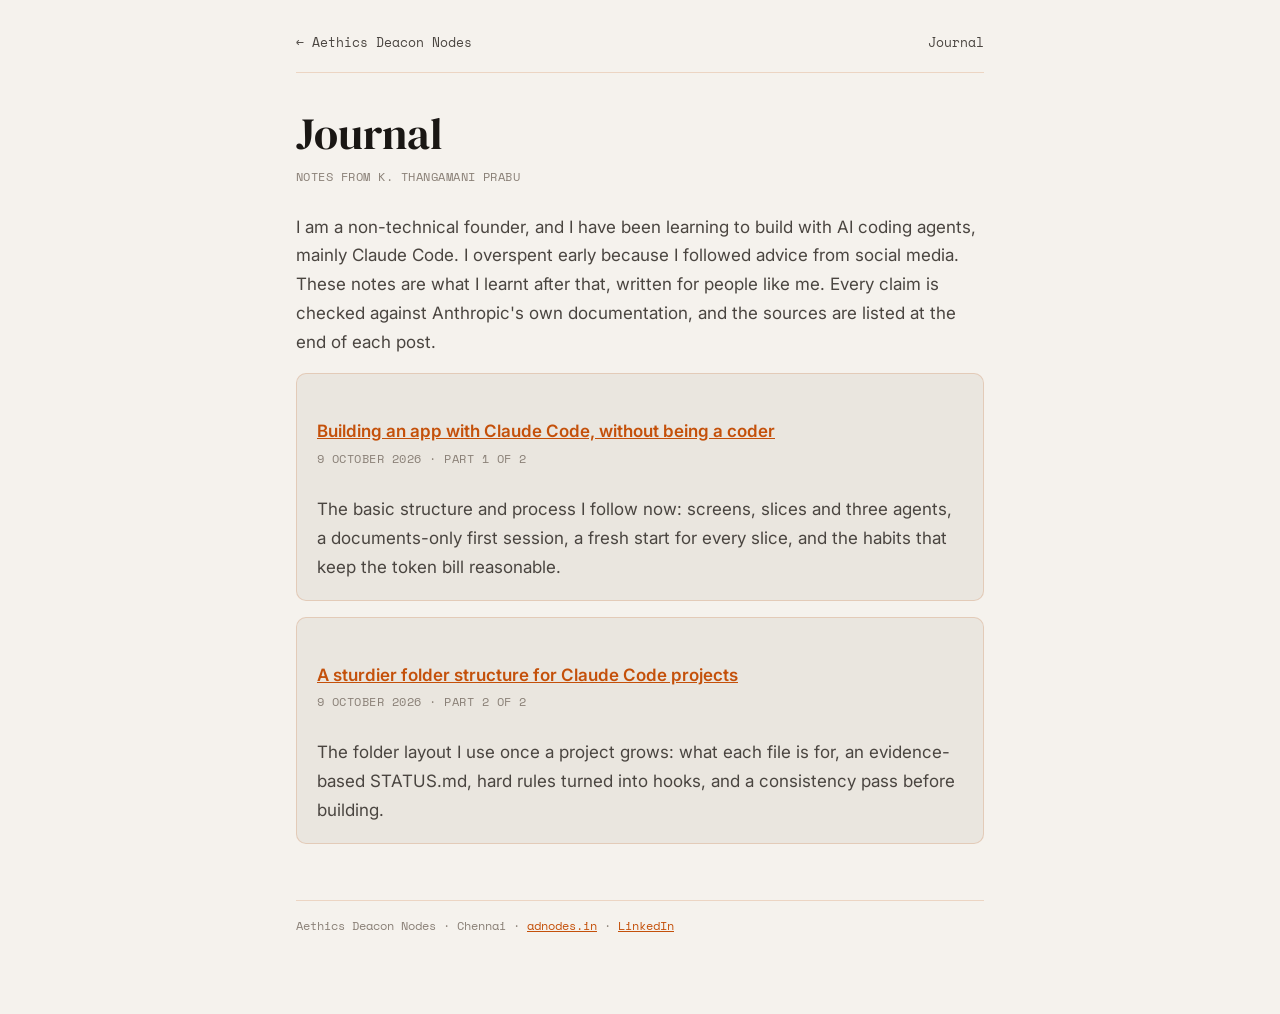
==== blog/index.html @ 942a2204 "Add Journal index page" ====
<!doctype html>
<html lang="en-IN">
<head>
<meta charset="utf-8">
<meta name="viewport" content="width=device-width,initial-scale=1">
<title>Journal | Aethics Deacon Nodes</title>
<meta name="description" content="Notes from a non-coder on building apps with Claude Code at a reasonable cost, and learning the code structure along the way.">
<link rel="icon" type="image/png" sizes="32x32" href="[data-uri]">
<link rel="stylesheet" href="https://fonts.googleapis.com/css2?family=DM+Serif+Display&family=Inter:wght@300;400;600&family=Space+Mono:wght@400;700&display=swap">
<link rel="stylesheet" href="blog.css">
</head>
<body>
<div class="wrap">
<nav class="top"><a href="/">&larr; Aethics Deacon Nodes</a><a href="/blog/">Journal</a></nav>
<h1>Journal</h1>
<div class="meta">NOTES FROM K. THANGAMANI PRABU</div>
<p>I am a non-technical founder, and I have been learning to build with AI coding agents, mainly Claude Code. I overspent early because I followed advice from social media. These notes are what I learnt after that, written for people like me. Every claim is checked against Anthropic's own documentation, and the sources are listed at the end of each post.</p>

<div class="card">
<h3><a href="claude-code-app-process.html">Building an app with Claude Code, without being a coder</a></h3>
<div class="meta">9 OCTOBER 2026 &middot; PART 1 OF 2</div>
<p>The basic structure and process I follow now: screens, slices and three agents, a documents-only first session, a fresh start for every slice, and the habits that keep the token bill reasonable.</p>
</div>

<div class="card">
<h3><a href="claude-code-folder-structure.html">A sturdier folder structure for Claude Code projects</a></h3>
<div class="meta">9 OCTOBER 2026 &middot; PART 2 OF 2</div>
<p>The folder layout I use once a project grows: what each file is for, an evidence-based STATUS.md, hard rules turned into hooks, and a consistency pass before building.</p>
</div>

<footer class="site">Aethics Deacon Nodes &middot; Chennai &middot; <a href="/">adnodes.in</a> &middot; <a href="https://www.linkedin.com/in/thangamani-prabu/">LinkedIn</a></footer>
</div>
</body>
</html>
---- blog/blog.css ----
:root{--bg:#f5f2ed;--bg2:#ede9e2;--fg:#1a1714;--fg2:#4a4540;--fg3:#8a8077;--accent:#c4500a;--line:rgba(196,80,10,.18);--card:#eae6df;color-scheme:light}
@media (prefers-color-scheme:dark){:root{--bg:#111009;--bg2:#1a1814;--fg:#f0ece5;--fg2:#c9c2b7;--fg3:#8f877c;--accent:#e8853d;--line:rgba(232,133,61,.22);--card:#1d1b16;color-scheme:dark}}
*{box-sizing:border-box}
body{margin:0;background:var(--bg);color:var(--fg);font:17px/1.7 Inter,system-ui,sans-serif}
.wrap{max-width:720px;margin:0 auto;padding:24px 16px 80px}
nav.top{display:flex;justify-content:space-between;align-items:center;gap:12px;padding:8px 0 20px;border-bottom:1px solid var(--line);font:13px 'Space Mono',monospace}
nav.top a{color:var(--fg2);text-decoration:none}
nav.top a:hover{color:var(--accent)}
h1{font:400 clamp(30px,6vw,44px)/1.15 'DM Serif Display',Georgia,serif;margin:36px 0 8px;color:var(--fg)}
h2{font:400 26px/1.25 'DM Serif Display',Georgia,serif;margin:44px 0 8px;color:var(--fg)}
h3{font:600 17px/1.4 Inter,sans-serif;margin:28px 0 6px;color:var(--fg)}
.meta{color:var(--fg3);font:12px 'Space Mono',monospace;letter-spacing:.04em;margin-bottom:28px}
p{margin:0 0 16px;color:var(--fg2)}
a{color:var(--accent)}
code{font:14px 'Space Mono',monospace;background:var(--card);padding:1px 6px;border-radius:4px;color:var(--fg)}
pre{background:var(--card);border:1px solid var(--line);border-radius:8px;padding:14px 16px;overflow-x:auto;font:13px/1.55 'Space Mono',monospace;color:var(--fg);white-space:pre-wrap;word-break:break-word}
pre code{background:none;padding:0}
ul,ol{color:var(--fg2);padding-left:22px}
li{margin-bottom:6px}
blockquote{margin:20px 0;padding:4px 18px;border-left:3px solid var(--accent)}
sup a{text-decoration:none;font-size:.75em}
.fn{border-top:1px solid var(--line);margin-top:48px;padding-top:12px;font-size:14px}
.fn li{word-break:break-word}
.card{display:block;border:1px solid var(--line);background:var(--card);border-radius:10px;padding:18px 20px;margin:0 0 16px;text-decoration:none}
.card:hover{border-color:var(--accent)}
.card h2{margin:0 0 6px;font-size:22px}
.card p{margin:0}
footer.site{margin-top:56px;padding-top:16px;border-top:1px solid var(--line);color:var(--fg3);font:12px 'Space Mono',monospace}
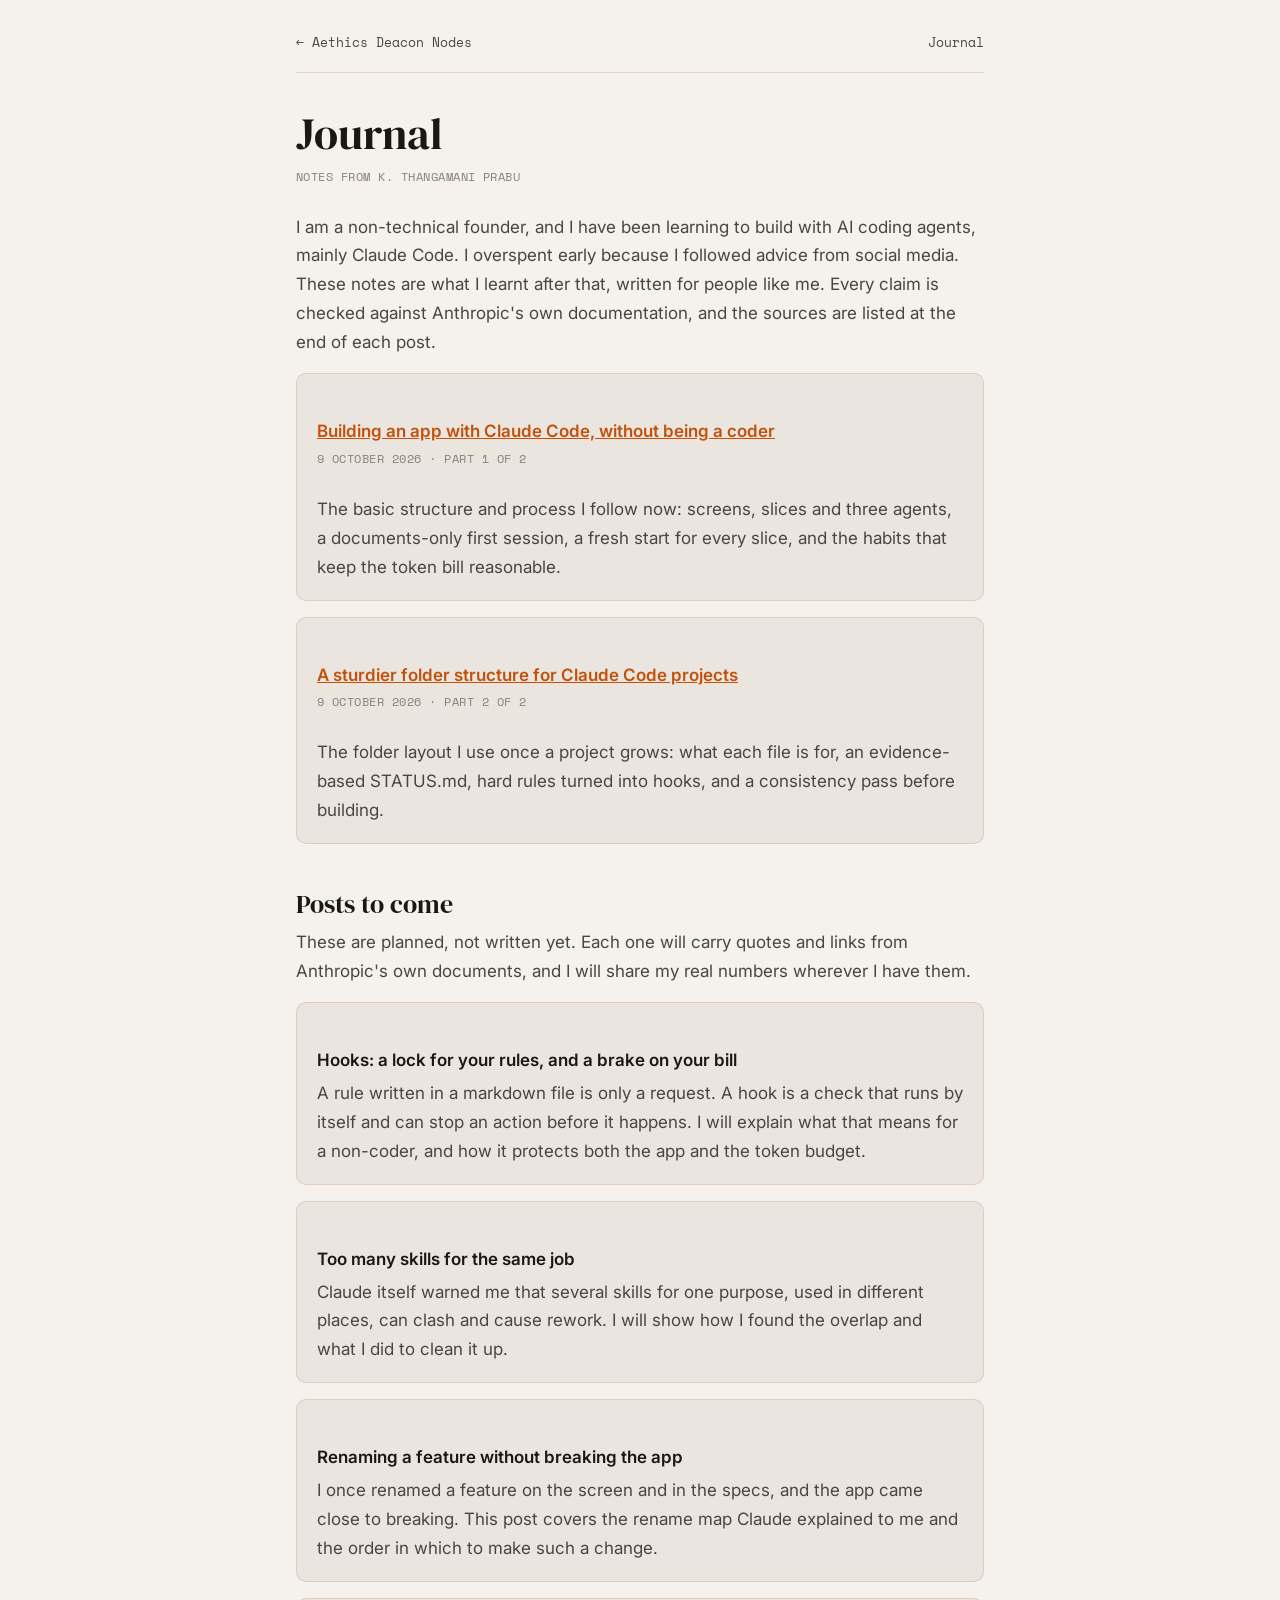
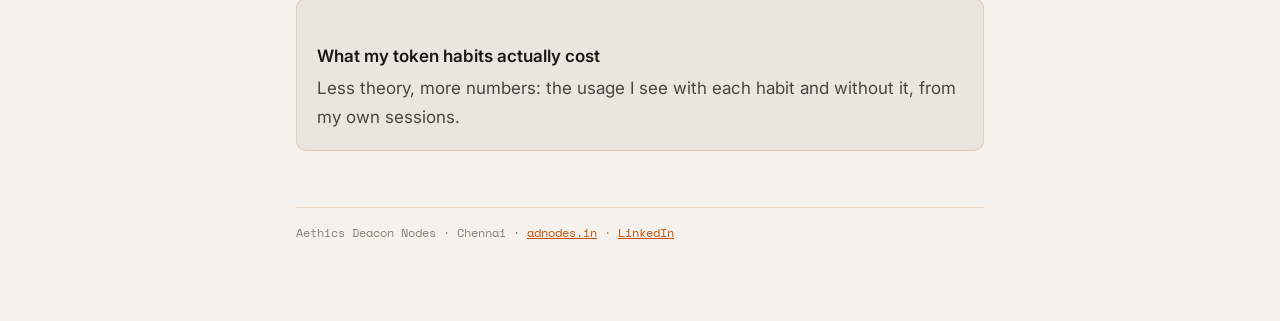
==== commit ceffecd7: "Journal: add Posts to come section" ====
--- a/blog/index.html
+++ b/blog/index.html
@@ -28,6 +28,29 @@
 <p>The folder layout I use once a project grows: what each file is for, an evidence-based STATUS.md, hard rules turned into hooks, and a consistency pass before building.</p>
 </div>
 
+<h2>Posts to come</h2>
+<p>These are planned, not written yet. Each one will carry quotes and links from Anthropic's own documents, and I will share my real numbers wherever I have them.</p>
+
+<div class="card">
+<h3>Hooks: a lock for your rules, and a brake on your bill</h3>
+<p>A rule written in a markdown file is only a request. A hook is a check that runs by itself and can stop an action before it happens. I will explain what that means for a non-coder, and how it protects both the app and the token budget.</p>
+</div>
+
+<div class="card">
+<h3>Too many skills for the same job</h3>
+<p>Claude itself warned me that several skills for one purpose, used in different places, can clash and cause rework. I will show how I found the overlap and what I did to clean it up.</p>
+</div>
+
+<div class="card">
+<h3>Renaming a feature without breaking the app</h3>
+<p>I once renamed a feature on the screen and in the specs, and the app came close to breaking. This post covers the rename map Claude explained to me and the order in which to make such a change.</p>
+</div>
+
+<div class="card">
+<h3>What my token habits actually cost</h3>
+<p>Less theory, more numbers: the usage I see with each habit and without it, from my own sessions.</p>
+</div>
+
 <footer class="site">Aethics Deacon Nodes &middot; Chennai &middot; <a href="/">adnodes.in</a> &middot; <a href="https://www.linkedin.com/in/thangamani-prabu/">LinkedIn</a></footer>
 </div>
 </body>
